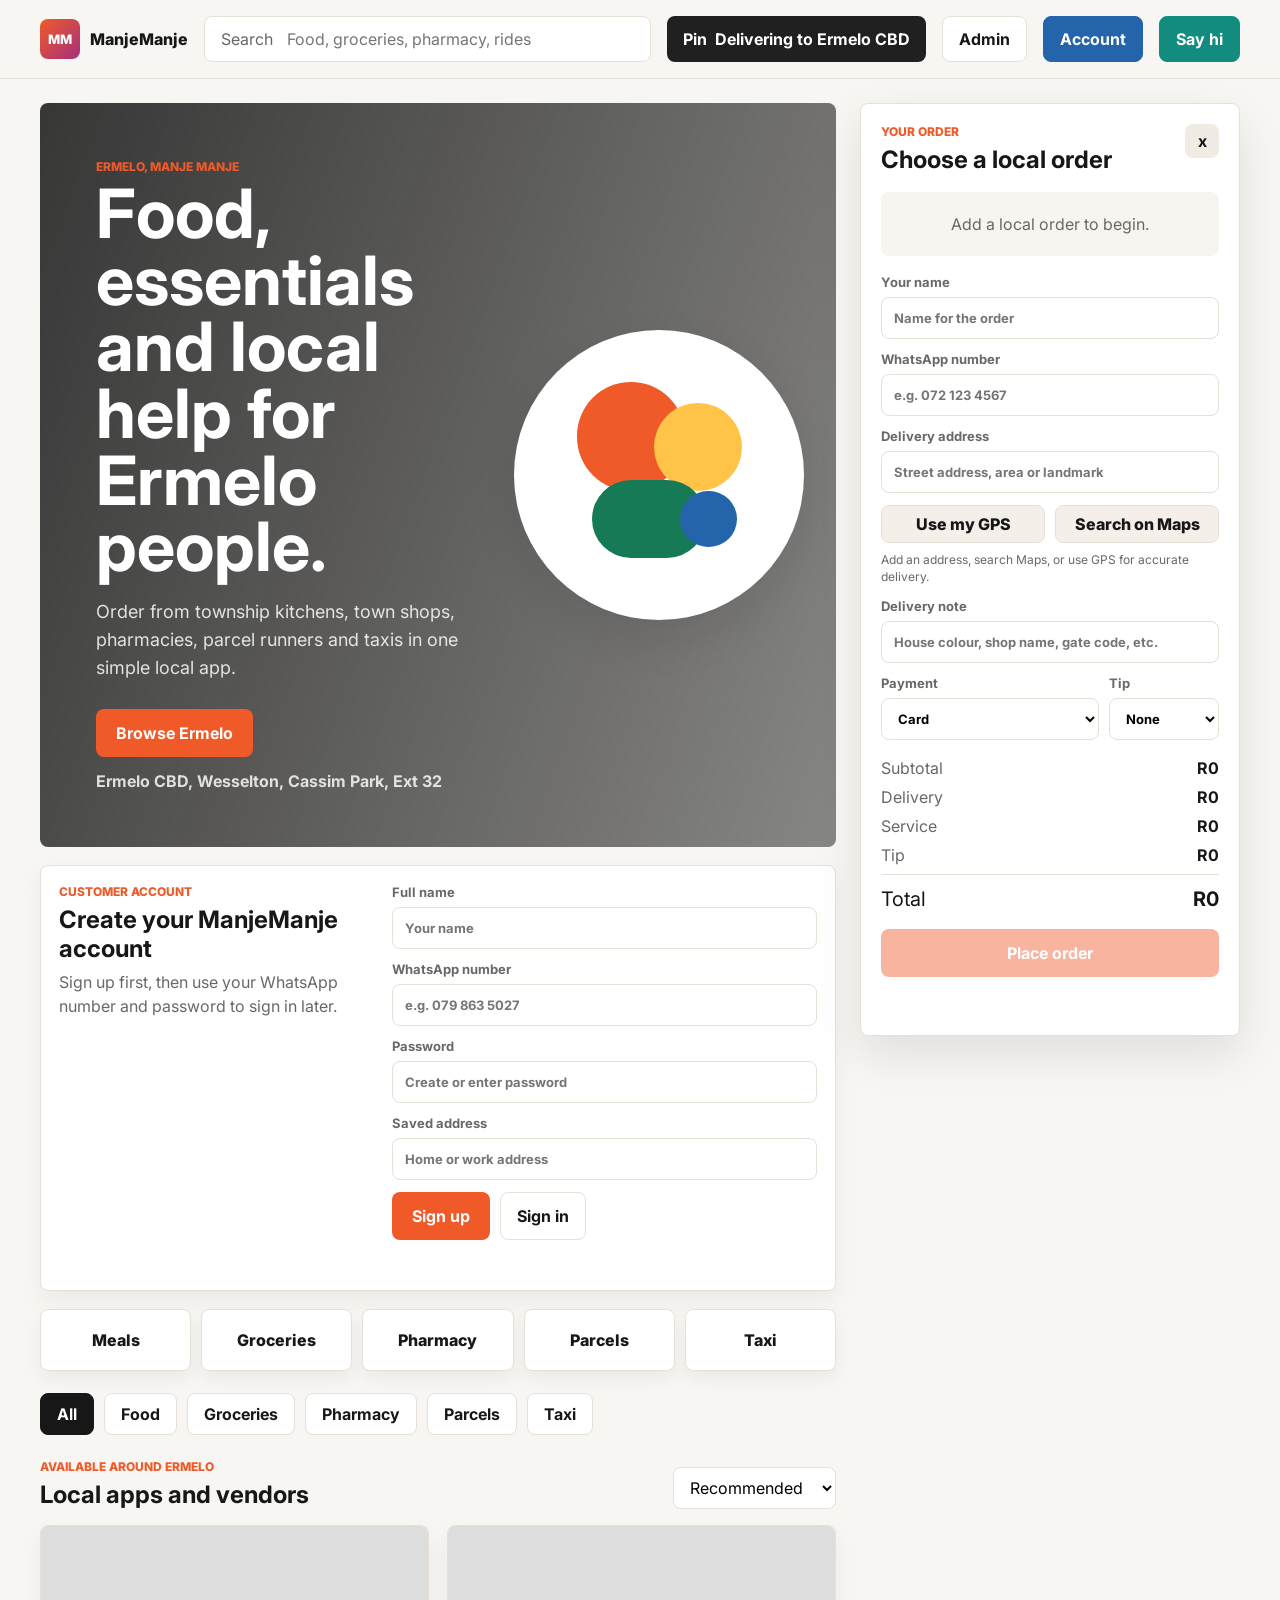
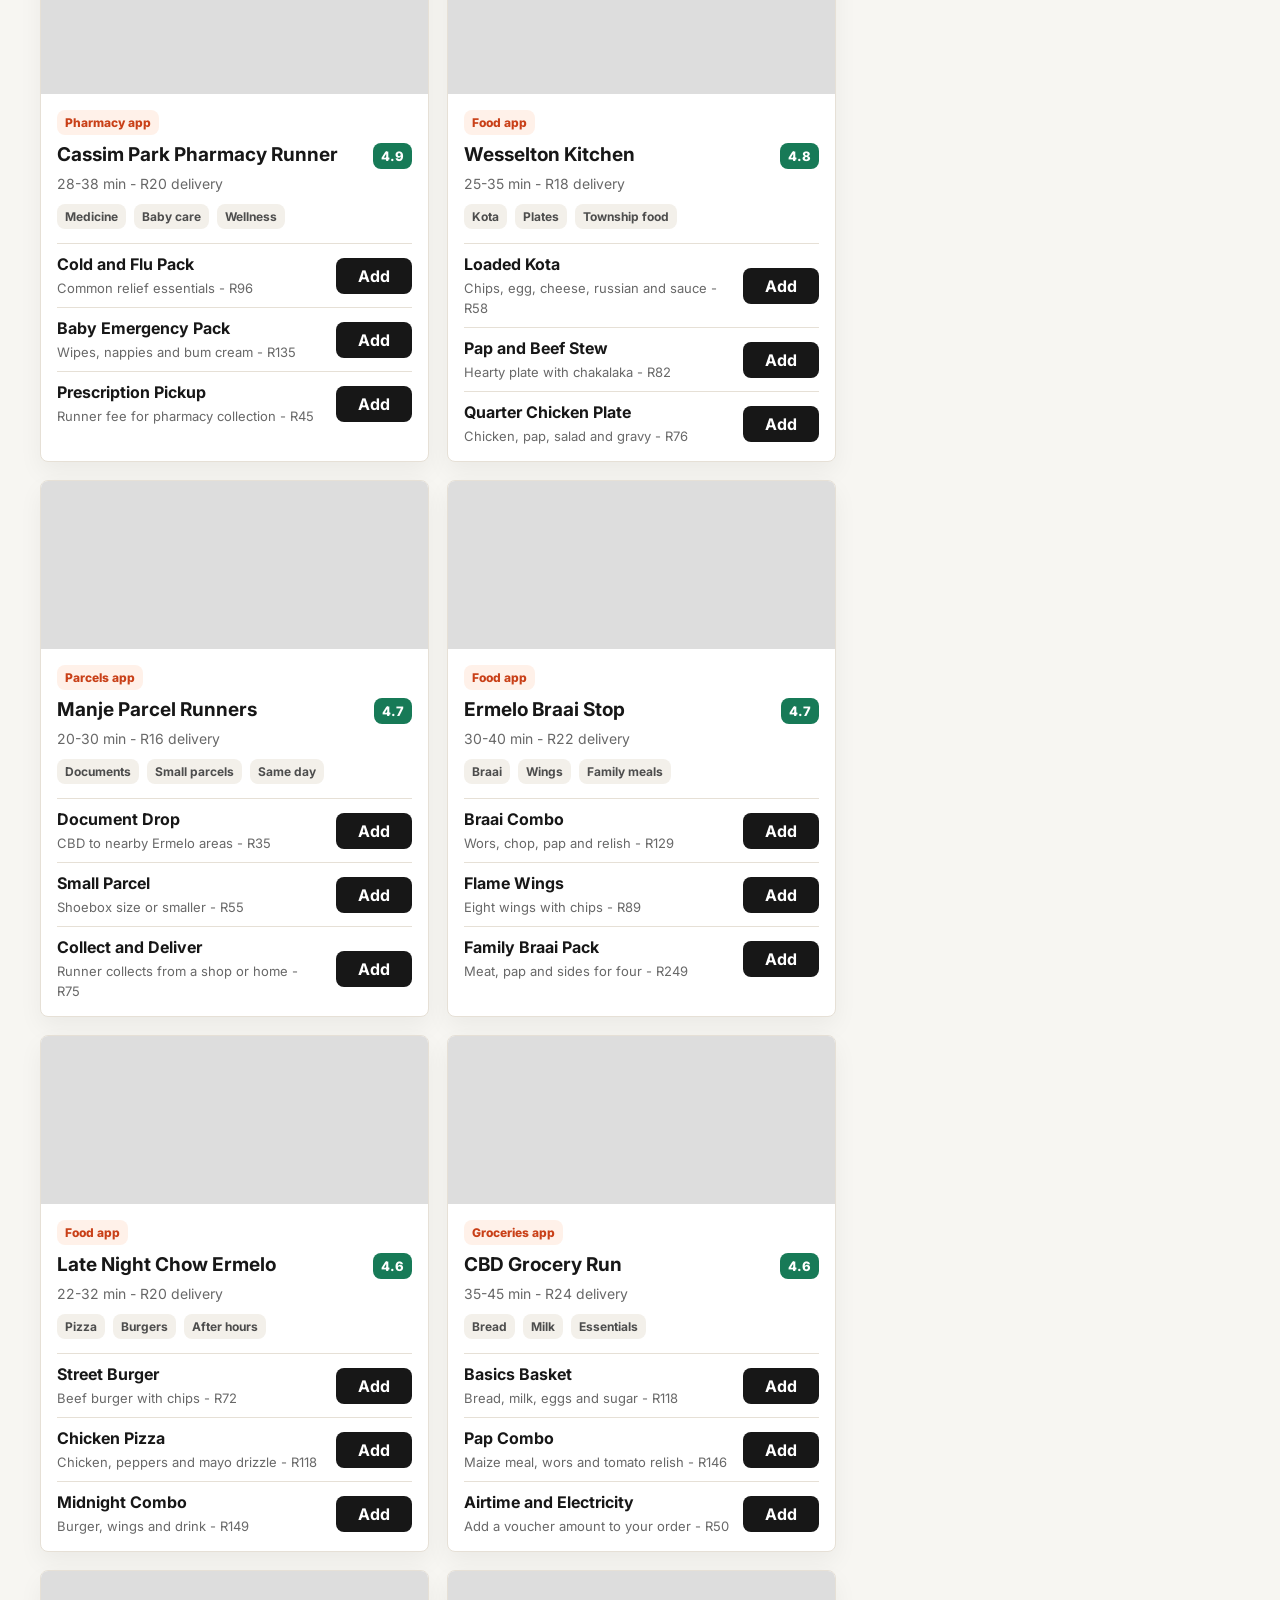
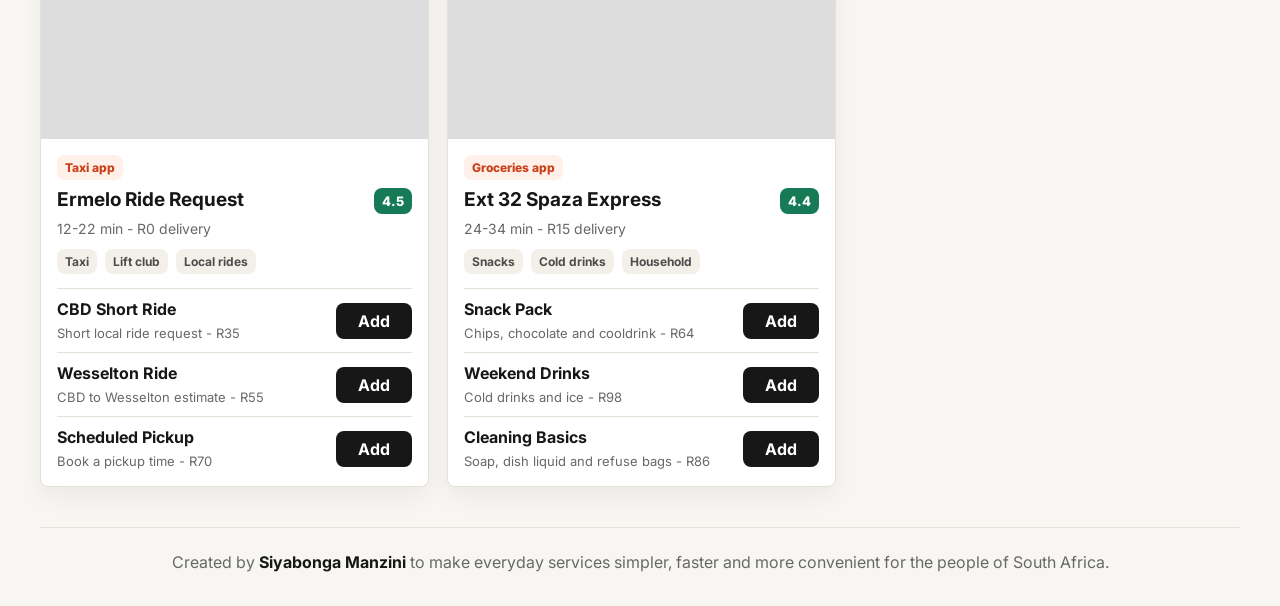
==== index.html @ a6c7f940 "Add files via upload" ====
<!doctype html>
<html lang="en">
  <head>
    <meta charset="UTF-8" />
    <meta name="viewport" content="width=device-width, initial-scale=1.0" />
    <title>ManjeManje</title>
    <link rel="preconnect" href="https://fonts.googleapis.com" />
    <link rel="preconnect" href="https://fonts.gstatic.com" crossorigin />
    <link
      href="https://fonts.googleapis.com/css2?family=Inter:wght@400;500;600;700;800&display=swap"
      rel="stylesheet"
    />
    <link rel="stylesheet" href="styles.css" />
  </head>
  <body>
    <header class="topbar">
      <a class="brand" href="#" aria-label="ManjeManje home">
        <span class="brand-mark">MM</span>
        <span>ManjeManje</span>
      </a>

      <label class="search-wrap" for="searchInput">
        <span aria-hidden="true">Search</span>
        <input id="searchInput" type="search" placeholder="Food, groceries, pharmacy, rides" autocomplete="off" />
      </label>

      <button class="location-button" type="button" id="locationButton">
        <span aria-hidden="true">Pin</span>
        <span id="deliveryArea">Delivering to Ermelo CBD</span>
      </button>

      <button class="admin-button" type="button" id="adminToggle">Admin</button>

      <a class="admin-button account-button" href="#accountPanel" id="accountToggle">Account</a>

      <a
        class="admin-button contact-button"
        id="helloLink"
        href="https://wa.me/27798635027?text=Hi%20Siyabonga%2C%20I%20am%20interested%20in%20ManjeManje."
        target="_blank"
        rel="noreferrer"
      >
        Say hi
      </a>
    </header>

    <main class="app-shell">
      <section class="content">
        <section class="hero" aria-label="Featured delivery offer">
          <div>
            <p class="eyebrow">Ermelo, manje manje</p>
            <h1>Food, essentials and local help for Ermelo people.</h1>
            <p class="hero-copy">
              Order from township kitchens, town shops, pharmacies, parcel runners and taxis in one simple local app.
            </p>
            <div class="hero-actions">
              <button class="primary-button" type="button" id="startOrderButton">Browse Ermelo</button>
              <span>Ermelo CBD, Wesselton, Cassim Park, Ext 32</span>
            </div>
          </div>
          <div class="hero-plate" aria-hidden="true">
            <div class="plate">
              <span class="food food-one"></span>
              <span class="food food-two"></span>
              <span class="food food-three"></span>
              <span class="food food-four"></span>
            </div>
          </div>
        </section>

        <section class="account-panel" id="accountPanel" aria-label="Customer account">
          <div class="account-copy">
            <p class="eyebrow">Customer account</p>
            <h2 id="accountTitle">Create your ManjeManje account</h2>
            <p id="accountSubtitle">Sign up first, then use your WhatsApp number and password to sign in later.</p>
          </div>

          <form class="account-form" id="accountForm">
            <label>
              Full name
              <input name="name" type="text" placeholder="Your name" />
            </label>
            <label>
              WhatsApp number
              <input required name="phone" type="tel" placeholder="e.g. 079 863 5027" />
            </label>
            <label>
              Password
              <input required name="password" type="password" placeholder="Create or enter password" />
            </label>
            <label>
              Saved address
              <input name="address" type="text" placeholder="Home or work address" />
            </label>
            <div class="account-actions">
              <button class="primary-button" type="button" id="signupButton">Sign up</button>
              <button class="admin-button" type="button" id="signinButton">Sign in</button>
              <button class="admin-button hidden" type="button" id="logoutButton">Log out</button>
            </div>
            <p class="account-status" id="accountStatus" role="status"></p>
          </form>

          <section class="otp-panel hidden" id="otpPanel" aria-label="OTP verification">
            <div>
              <p class="eyebrow">OTP verification</p>
              <h3>Enter your one-time PIN</h3>
              <p id="otpHelp">OTP is currently switched off for MVP testing.</p>
            </div>
            <label>
              One-time PIN
              <input id="otpInput" type="text" inputmode="numeric" maxlength="6" placeholder="6-digit PIN" />
            </label>
            <div class="account-actions">
              <button class="primary-button" type="button" id="verifyOtpButton">Verify OTP</button>
              <button class="admin-button" type="button" id="resendOtpButton">Resend OTP</button>
            </div>
            <p class="account-status" id="otpStatus" role="status"></p>
          </section>

          <section class="account-address-panel hidden" id="accountAddressPanel" aria-label="Saved delivery address">
            <div>
              <p class="eyebrow">Delivery address</p>
              <h3>Where should ManjeManje deliver?</h3>
            </div>
            <label>
              Search home or work address
              <input id="accountAddressInput" type="search" placeholder="Search address in Ermelo" />
            </label>
            <input id="accountGpsInput" type="hidden" />
            <div class="address-tools">
              <button type="button" id="accountGpsButton">My Location</button>
              <a id="accountMapSearchLink" href="https://www.google.com/maps/search/?api=1&query=Ermelo%20Mpumalanga" target="_blank" rel="noreferrer">
                Search Maps
              </a>
            </div>
            <iframe
              class="map-preview"
              id="accountMapFrame"
              title="Address map preview"
              loading="lazy"
              src="https://maps.google.com/maps?q=Ermelo%20Mpumalanga&output=embed"
            ></iframe>
            <div class="account-actions">
              <button class="primary-button" type="button" id="saveAddressButton">Save address</button>
              <a class="admin-button" id="accountNavigateLink" href="https://www.google.com/maps/dir/?api=1&destination=Ermelo%20Mpumalanga" target="_blank" rel="noreferrer">Navigate</a>
            </div>
            <p class="account-status" id="addressStatus" role="status"></p>
          </section>
        </section>

        <section class="quick-apps" aria-label="ManjeManje apps">
          <button type="button" data-category="Food">Meals</button>
          <button type="button" data-category="Groceries">Groceries</button>
          <button type="button" data-category="Pharmacy">Pharmacy</button>
          <button type="button" data-category="Parcels">Parcels</button>
          <button type="button" data-category="Taxi">Taxi</button>
        </section>

        <nav class="category-tabs" aria-label="Service categories" id="categoryTabs"></nav>

        <section class="section-heading">
          <div>
            <p class="eyebrow">Available around Ermelo</p>
            <h2>Local apps and vendors</h2>
          </div>
          <select id="sortSelect" aria-label="Sort vendors">
            <option value="recommended">Recommended</option>
            <option value="rating">Top rated</option>
            <option value="fastest">Fastest delivery</option>
          </select>
        </section>

        <section class="restaurant-grid" id="restaurantGrid" aria-label="Vendor list"></section>
      </section>

      <aside class="cart-panel" aria-label="Order cart">
        <div class="cart-header">
          <div>
            <p class="eyebrow">Your order</p>
            <h2 id="selectedRestaurant">Choose meals</h2>
          </div>
          <button class="icon-button" type="button" id="clearCartButton" aria-label="Clear cart">x</button>
        </div>

        <div class="cart-items" id="cartItems">
          <p class="empty-cart">Add a local order to begin.</p>
        </div>

        <form class="checkout-form" id="checkoutForm">
          <label>
            Your name
            <input required name="customerName" type="text" placeholder="Name for the order" />
          </label>
          <label>
            WhatsApp number
            <input required name="phone" type="tel" placeholder="e.g. 072 123 4567" />
          </label>
          <label>
            Delivery address
            <input required name="address" id="addressInput" type="text" placeholder="Street address, area or landmark" />
          </label>
          <input name="gps" id="gpsInput" type="hidden" />
          <div class="address-tools">
            <button type="button" id="useGpsButton">Use my GPS</button>
            <a id="mapSearchLink" href="https://www.google.com/maps/search/?api=1&query=Ermelo%20Mpumalanga" target="_blank" rel="noreferrer">
              Search on Maps
            </a>
          </div>
          <p class="gps-status" id="gpsStatus">Add an address, search Maps, or use GPS for accurate delivery.</p>
          <label>
            Delivery note
            <input name="note" type="text" placeholder="House colour, shop name, gate code, etc." />
          </label>
          <div class="payment-row">
            <label>
              Payment
              <select name="payment">
                <option>Card</option>
                <option>Cash</option>
                <option>Wallet</option>
              </select>
            </label>
            <label>
              Tip
              <select name="tip" id="tipSelect">
                <option value="0">None</option>
                <option value="10">R10</option>
                <option value="20">R20</option>
                <option value="35">R35</option>
              </select>
            </label>
          </div>
        </form>

        <div class="totals">
          <div><span>Subtotal</span><strong id="subtotal">R0</strong></div>
          <div><span>Delivery</span><strong id="deliveryFee">R0</strong></div>
          <div><span>Service</span><strong id="serviceFee">R0</strong></div>
          <div><span>Tip</span><strong id="tipAmount">R0</strong></div>
          <div class="grand-total"><span>Total</span><strong id="total">R0</strong></div>
        </div>

        <button class="checkout-button" type="submit" form="checkoutForm" id="checkoutButton" disabled>
          Place order
        </button>
        <a
          class="whatsapp-link hidden"
          id="whatsappLink"
          href="https://wa.me/27798635027?text=Hi%20Siyabonga%2C%20I%20want%20to%20place%20a%20ManjeManje%20order."
          target="_blank"
          rel="noreferrer"
        >
          Send order on WhatsApp
        </a>
        <p class="order-status" id="orderStatus" role="status"></p>
      </aside>
    </main>

    <section class="admin-panel hidden" id="adminPanel" aria-label="Admin orders">
      <div class="admin-heading">
        <div>
          <p class="eyebrow">Owner dashboard</p>
          <h2>Incoming orders</h2>
        </div>
        <div class="admin-actions">
          <button type="button" id="seedOrderButton">Add demo order</button>
          <button type="button" id="clearOrdersButton">Clear completed</button>
          <button type="button" id="clearCustomersButton">Clear customers</button>
        </div>
      </div>
      <div class="admin-summary" id="adminSummary"></div>
      <div class="admin-subheading">
        <h3>Customers</h3>
        <p>Signed-up customer details stored on this device.</p>
      </div>
      <div class="customers-list" id="customersList"></div>
      <div class="admin-subheading">
        <h3>Orders</h3>
        <p>Incoming requests and delivery status.</p>
      </div>
      <div class="orders-list" id="ordersList"></div>
    </section>

    <footer class="site-footer">
      <p>
        Created by <strong>Siyabonga Manzini</strong> to make everyday services simpler, faster and more convenient for
        the people of South Africa.
      </p>
    </footer>

    <form name="manjemanje-signups" data-netlify="true" netlify hidden>
      <input type="hidden" name="form-name" value="manjemanje-signups" />
      <input type="text" name="name" />
      <input type="text" name="phone" />
      <input type="text" name="address" />
      <input type="text" name="gps" />
      <input type="text" name="createdAt" />
    </form>

    <form name="manjemanje-orders" data-netlify="true" netlify hidden>
      <input type="hidden" name="form-name" value="manjemanje-orders" />
      <input type="text" name="orderId" />
      <input type="text" name="customerName" />
      <input type="text" name="phone" />
      <input type="text" name="address" />
      <input type="text" name="vendorName" />
      <input type="text" name="total" />
      <textarea name="items"></textarea>
      <input type="text" name="createdAt" />
    </form>

    <template id="restaurantTemplate">
      <article class="restaurant-card">
        <div class="restaurant-image"></div>
        <div class="restaurant-body">
          <div class="restaurant-title-row">
            <h3></h3>
            <span class="rating"></span>
          </div>
          <p class="meta"></p>
          <div class="tag-row"></div>
          <div class="menu-list"></div>
        </div>
      </article>
    </template>

    <script src="app.js"></script>
  </body>
</html>
---- styles.css ----
:root {
  --bg: #f7f6f2;
  --surface: #ffffff;
  --ink: #171717;
  --muted: #686868;
  --line: #e6e0d6;
  --accent: #f05a28;
  --accent-dark: #c94018;
  --green: #177a57;
  --yellow: #ffc447;
  --blue: #2364aa;
  --magenta: #a5307d;
  --shadow: 0 18px 45px rgba(23, 23, 23, 0.1);
}

* {
  box-sizing: border-box;
}

body {
  margin: 0;
  font-family: Inter, system-ui, -apple-system, BlinkMacSystemFont, "Segoe UI", sans-serif;
  color: var(--ink);
  background: var(--bg);
}

button,
input,
select {
  font: inherit;
}

button {
  cursor: pointer;
}

.topbar {
  position: sticky;
  top: 0;
  z-index: 10;
  display: grid;
  grid-template-columns: max-content minmax(220px, 1fr) max-content max-content max-content max-content;
  gap: 16px;
  align-items: center;
  padding: 16px clamp(16px, 4vw, 40px);
  background: rgba(247, 246, 242, 0.92);
  border-bottom: 1px solid var(--line);
  backdrop-filter: blur(16px);
}

.brand {
  display: inline-flex;
  align-items: center;
  gap: 10px;
  color: inherit;
  font-weight: 800;
  text-decoration: none;
}

.brand-mark {
  display: grid;
  width: 40px;
  height: 40px;
  place-items: center;
  color: #fff;
  background: linear-gradient(135deg, var(--accent), var(--magenta));
  border-radius: 8px;
  font-size: 13px;
}

.search-wrap {
  display: grid;
  grid-template-columns: max-content 1fr;
  gap: 12px;
  align-items: center;
  min-height: 46px;
  padding: 0 16px;
  background: var(--surface);
  border: 1px solid var(--line);
  border-radius: 8px;
  color: var(--muted);
}

.search-wrap input {
  width: 100%;
  min-width: 0;
  border: 0;
  outline: 0;
}

.location-button,
.admin-button,
.primary-button,
.checkout-button,
.whatsapp-link,
.icon-button,
.add-button,
.qty-button {
  border: 0;
  border-radius: 8px;
  font-weight: 700;
}

.location-button {
  display: inline-flex;
  gap: 8px;
  align-items: center;
  min-height: 46px;
  padding: 0 16px;
  background: #202020;
  color: #fff;
}

.admin-button {
  display: inline-grid;
  align-items: center;
  min-height: 46px;
  padding: 0 16px;
  color: var(--ink);
  background: var(--surface);
  border: 1px solid var(--line);
  text-decoration: none;
}

.contact-button {
  color: #fff;
  background: #128c7e;
  border-color: #128c7e;
}

.account-button {
  color: #fff;
  background: var(--blue);
  border-color: var(--blue);
}

.app-shell {
  display: grid;
  grid-template-columns: minmax(0, 1fr) 380px;
  gap: 24px;
  max-width: 1440px;
  margin: 0 auto;
  padding: 24px clamp(16px, 4vw, 40px) 40px;
}

.content {
  min-width: 0;
}

.hero {
  display: grid;
  grid-template-columns: minmax(0, 1.2fr) minmax(220px, 0.8fr);
  gap: 20px;
  align-items: center;
  min-height: 330px;
  padding: clamp(24px, 5vw, 56px);
  overflow: hidden;
  background:
    linear-gradient(110deg, rgba(23, 23, 23, 0.86), rgba(23, 23, 23, 0.5)),
    url("https://images.unsplash.com/photo-1565299585323-38d6b0865b47?auto=format&fit=crop&w=1600&q=80") center/cover;
  border-radius: 8px;
  color: #fff;
}

.eyebrow {
  margin: 0 0 6px;
  color: var(--accent);
  font-size: 12px;
  font-weight: 800;
  letter-spacing: 0;
  text-transform: uppercase;
}

.hero h1 {
  max-width: 760px;
  margin: 0;
  font-size: clamp(38px, 5.4vw, 68px);
  line-height: 0.98;
  letter-spacing: 0;
}

.hero-copy {
  max-width: 560px;
  margin: 18px 0 0;
  color: rgba(255, 255, 255, 0.84);
  font-size: 18px;
  line-height: 1.55;
}

.hero-actions {
  display: flex;
  flex-wrap: wrap;
  gap: 14px;
  align-items: center;
  margin-top: 28px;
  color: rgba(255, 255, 255, 0.82);
  font-weight: 700;
}

.primary-button,
.checkout-button {
  min-height: 48px;
  padding: 0 20px;
  color: #fff;
  background: var(--accent);
}

.primary-button:hover,
.checkout-button:hover {
  background: var(--accent-dark);
}

.hero-plate {
  display: grid;
  place-items: center;
}

.plate {
  position: relative;
  width: min(290px, 70vw);
  aspect-ratio: 1;
  background: #fff;
  border: 16px solid rgba(255, 255, 255, 0.34);
  border-radius: 999px;
  box-shadow: var(--shadow);
}

.food {
  position: absolute;
  border-radius: 999px;
}

.food-one {
  width: 42%;
  height: 42%;
  top: 14%;
  left: 18%;
  background: var(--accent);
}

.food-two {
  width: 34%;
  height: 34%;
  right: 18%;
  top: 22%;
  background: var(--yellow);
}

.food-three {
  width: 44%;
  height: 30%;
  left: 24%;
  bottom: 18%;
  background: var(--green);
}

.food-four {
  width: 22%;
  height: 22%;
  right: 20%;
  bottom: 22%;
  background: var(--blue);
}

.quick-apps {
  display: grid;
  grid-template-columns: repeat(5, minmax(110px, 1fr));
  gap: 10px;
  margin: 18px 0 0;
}

.account-panel {
  display: grid;
  grid-template-columns: minmax(0, 0.85fr) minmax(280px, 1.15fr);
  gap: 18px;
  align-items: start;
  margin-top: 18px;
  padding: 18px;
  background: var(--surface);
  border: 1px solid var(--line);
  border-radius: 8px;
  box-shadow: 0 10px 24px rgba(23, 23, 23, 0.05);
}

.account-copy h2 {
  margin: 0;
  font-size: 24px;
}

.account-copy p:last-child {
  margin: 8px 0 0;
  color: var(--muted);
  line-height: 1.45;
}

.account-form,
.otp-panel,
.account-address-panel {
  display: grid;
  gap: 12px;
}

.account-form label,
.otp-panel label,
.account-address-panel label {
  display: grid;
  gap: 7px;
  color: var(--muted);
  font-size: 13px;
  font-weight: 700;
}

.account-form input,
.otp-panel input,
.account-address-panel input {
  min-height: 42px;
  padding: 0 12px;
  background: var(--surface);
  border: 1px solid var(--line);
  border-radius: 8px;
}

.otp-panel {
  grid-column: 1 / -1;
  padding: 16px;
  background: #f8f5f0;
  border: 1px solid var(--line);
  border-radius: 8px;
}

.otp-panel h3 {
  margin: 0;
  font-size: 20px;
}

.otp-panel p {
  margin: 6px 0 0;
  color: var(--muted);
}

.account-address-panel {
  grid-column: 1 / -1;
  padding-top: 16px;
  border-top: 1px solid var(--line);
}

.account-address-panel h3 {
  margin: 0;
  font-size: 20px;
}

.map-preview {
  width: 100%;
  min-height: 260px;
  border: 1px solid var(--line);
  border-radius: 8px;
  background: #f4f0e9;
}

.account-actions {
  display: flex;
  flex-wrap: wrap;
  gap: 10px;
}

.account-status {
  min-height: 20px;
  margin: 0;
  color: var(--green);
  font-weight: 700;
}

.quick-apps button {
  min-height: 62px;
  padding: 0 12px;
  color: var(--ink);
  background: var(--surface);
  border: 1px solid var(--line);
  border-radius: 8px;
  box-shadow: 0 8px 18px rgba(23, 23, 23, 0.05);
  font-weight: 800;
}

.quick-apps button:hover {
  border-color: var(--accent);
  color: var(--accent-dark);
}

.category-tabs {
  display: flex;
  gap: 10px;
  margin: 22px 0;
  overflow-x: auto;
  padding-bottom: 2px;
}

.category-tabs button {
  flex: 0 0 auto;
  min-height: 42px;
  padding: 0 16px;
  color: var(--ink);
  background: var(--surface);
  border: 1px solid var(--line);
  border-radius: 8px;
  font-weight: 700;
}

.category-tabs button.active {
  color: #fff;
  background: var(--ink);
  border-color: var(--ink);
}

.section-heading {
  display: flex;
  align-items: end;
  justify-content: space-between;
  gap: 16px;
  margin: 8px 0 16px;
}

.section-heading h2,
.cart-header h2 {
  margin: 0;
  font-size: 24px;
}

.section-heading select,
.checkout-form input,
.checkout-form select {
  min-height: 42px;
  padding: 0 12px;
  background: var(--surface);
  border: 1px solid var(--line);
  border-radius: 8px;
}

.restaurant-grid {
  display: grid;
  grid-template-columns: repeat(2, minmax(0, 1fr));
  gap: 18px;
}

.restaurant-card {
  overflow: hidden;
  background: var(--surface);
  border: 1px solid var(--line);
  border-radius: 8px;
  box-shadow: 0 10px 24px rgba(23, 23, 23, 0.05);
}

.restaurant-image {
  min-height: 168px;
  background: #ddd center/cover;
}

.restaurant-body {
  padding: 16px;
}

.restaurant-title-row,
.menu-item,
.cart-line,
.totals div,
.cart-header {
  display: flex;
  justify-content: space-between;
  gap: 12px;
}

.restaurant-title-row {
  align-items: start;
}

.restaurant-title-row h3 {
  margin: 0;
  font-size: 19px;
}

.service-badge {
  display: inline-block;
  margin-bottom: 8px;
  padding: 5px 8px;
  color: var(--accent-dark);
  background: #fff1e9;
  border-radius: 8px;
  font-size: 12px;
  font-weight: 800;
}

.rating {
  flex: 0 0 auto;
  padding: 5px 8px;
  color: #fff;
  background: var(--green);
  border-radius: 8px;
  font-size: 13px;
  font-weight: 800;
}

.meta {
  margin: 6px 0 12px;
  color: var(--muted);
  font-size: 14px;
}

.tag-row {
  display: flex;
  flex-wrap: wrap;
  gap: 8px;
  margin-bottom: 14px;
}

.tag-row span {
  padding: 5px 8px;
  background: #f3f0ea;
  border-radius: 8px;
  color: #4d4d4d;
  font-size: 12px;
  font-weight: 700;
}

.menu-list {
  display: grid;
  gap: 10px;
}

.menu-item {
  align-items: center;
  padding-top: 10px;
  border-top: 1px solid var(--line);
}

.menu-item strong {
  display: block;
  margin-bottom: 3px;
}

.menu-item span {
  color: var(--muted);
  font-size: 13px;
}

.add-button {
  min-width: 76px;
  min-height: 36px;
  color: #fff;
  background: var(--ink);
}

.cart-panel {
  position: sticky;
  top: 94px;
  align-self: start;
  display: grid;
  gap: 18px;
  padding: 20px;
  background: var(--surface);
  border: 1px solid var(--line);
  border-radius: 8px;
  box-shadow: var(--shadow);
}

.cart-header {
  align-items: start;
}

.icon-button {
  width: 34px;
  height: 34px;
  background: #f0ece4;
  color: var(--ink);
}

.cart-items {
  display: grid;
  max-height: 320px;
  overflow: auto;
  gap: 12px;
}

.empty-cart {
  margin: 0;
  padding: 22px;
  text-align: center;
  color: var(--muted);
  background: #f8f5f0;
  border-radius: 8px;
}

.cart-line {
  align-items: center;
}

.cart-line p {
  margin: 0;
}

.cart-line small {
  color: var(--muted);
}

.qty-controls {
  display: grid;
  grid-template-columns: 30px 28px 30px;
  align-items: center;
  text-align: center;
  background: #f4f0e9;
  border-radius: 8px;
}

.qty-button {
  height: 30px;
  background: transparent;
}

.checkout-form {
  display: grid;
  gap: 12px;
}

.checkout-form label {
  display: grid;
  gap: 7px;
  color: var(--muted);
  font-size: 13px;
  font-weight: 700;
}

.payment-row {
  display: grid;
  grid-template-columns: 1fr 110px;
  gap: 10px;
}

.address-tools {
  display: grid;
  grid-template-columns: 1fr 1fr;
  gap: 10px;
}

.address-tools button,
.address-tools a,
.map-link {
  display: grid;
  min-height: 38px;
  place-items: center;
  padding: 0 10px;
  color: var(--ink);
  background: #f4f0e9;
  border: 1px solid var(--line);
  border-radius: 8px;
  text-align: center;
  text-decoration: none;
  font-weight: 800;
}

.gps-status {
  margin: -4px 0 0;
  color: var(--muted);
  font-size: 12px;
  line-height: 1.45;
}

.gps-status a {
  color: var(--accent-dark);
  font-weight: 800;
}

.totals {
  display: grid;
  gap: 9px;
  color: var(--muted);
}

.totals strong {
  color: var(--ink);
}

.grand-total {
  padding-top: 12px;
  border-top: 1px solid var(--line);
  color: var(--ink);
  font-size: 20px;
}

.checkout-button:disabled {
  cursor: not-allowed;
  opacity: 0.45;
}

.whatsapp-link {
  display: grid;
  min-height: 46px;
  place-items: center;
  color: #fff;
  background: #128c7e;
  text-decoration: none;
}

.hidden {
  display: none !important;
}

.order-status {
  min-height: 20px;
  margin: 0;
  color: var(--green);
  font-weight: 700;
}

.admin-panel {
  max-width: 1440px;
  margin: 0 auto 40px;
  padding: 0 clamp(16px, 4vw, 40px);
}

.admin-heading {
  display: flex;
  align-items: end;
  justify-content: space-between;
  gap: 16px;
  margin-bottom: 16px;
}

.admin-heading h2 {
  margin: 0;
  font-size: 28px;
}

.admin-actions {
  display: flex;
  flex-wrap: wrap;
  gap: 10px;
}

.admin-actions button,
.order-actions button {
  min-height: 38px;
  padding: 0 12px;
  color: var(--ink);
  background: var(--surface);
  border: 1px solid var(--line);
  border-radius: 8px;
  font-weight: 800;
}

.admin-summary {
  display: grid;
  grid-template-columns: repeat(4, minmax(0, 1fr));
  gap: 12px;
  margin-bottom: 14px;
}

.summary-card,
.order-card {
  background: var(--surface);
  border: 1px solid var(--line);
  border-radius: 8px;
  box-shadow: 0 10px 24px rgba(23, 23, 23, 0.05);
}

.summary-card {
  padding: 14px;
}

.summary-card span {
  color: var(--muted);
  font-size: 13px;
  font-weight: 700;
}

.summary-card strong {
  display: block;
  margin-top: 4px;
  font-size: 24px;
}

.orders-list {
  display: grid;
  gap: 12px;
}

.customers-list {
  display: grid;
  gap: 12px;
  margin-bottom: 20px;
}

.order-card {
  display: grid;
  gap: 12px;
  padding: 16px;
}

.customer-card {
  display: grid;
  gap: 12px;
  padding: 16px;
  background: var(--surface);
  border: 1px solid var(--line);
  border-radius: 8px;
  box-shadow: 0 10px 24px rgba(23, 23, 23, 0.05);
}

.customer-topline,
.customer-actions {
  display: flex;
  flex-wrap: wrap;
  gap: 10px;
  align-items: center;
  justify-content: space-between;
}

.customer-topline h4 {
  margin: 0;
  font-size: 18px;
}

.customer-card p {
  margin: 0;
  color: var(--muted);
}

.customer-actions a,
.customer-actions button {
  display: grid;
  min-height: 38px;
  place-items: center;
  padding: 0 12px;
  color: var(--ink);
  background: #f4f0e9;
  border: 1px solid var(--line);
  border-radius: 8px;
  text-decoration: none;
  font-weight: 800;
}

.admin-subheading {
  display: flex;
  flex-wrap: wrap;
  gap: 8px 14px;
  align-items: baseline;
  margin: 18px 0 10px;
}

.admin-subheading h3 {
  margin: 0;
  font-size: 20px;
}

.admin-subheading p {
  margin: 0;
  color: var(--muted);
}

.order-topline,
.order-meta,
.order-actions {
  display: flex;
  flex-wrap: wrap;
  gap: 10px;
  align-items: center;
  justify-content: space-between;
}

.order-topline h3 {
  margin: 0;
}

.status-pill {
  padding: 5px 8px;
  border-radius: 8px;
  background: #f3f0ea;
  color: var(--muted);
  font-size: 12px;
  font-weight: 800;
}

.status-new {
  color: var(--accent-dark);
  background: #fff1e9;
}

.status-accepted {
  color: #0d6144;
  background: #e7f7ef;
}

.status-on-the-way {
  color: #174f85;
  background: #eaf3ff;
}

.status-done {
  color: #555;
  background: #eeeeee;
}

.order-card p {
  margin: 0;
  color: var(--muted);
}

.order-items {
  margin: 0;
  padding-left: 18px;
}

.site-footer {
  max-width: 1440px;
  margin: 0 auto;
  padding: 0 clamp(16px, 4vw, 40px) 34px;
  color: var(--muted);
  text-align: center;
}

.site-footer p {
  margin: 0;
  padding-top: 24px;
  border-top: 1px solid var(--line);
}

.site-footer strong {
  color: var(--ink);
}

@media (max-width: 1040px) {
  .app-shell {
    grid-template-columns: 1fr;
  }

  .cart-panel {
    position: static;
  }
}

@media (max-width: 760px) {
  .topbar {
    grid-template-columns: 1fr;
  }

  .hero {
    grid-template-columns: 1fr;
    min-height: auto;
  }

  .hero h1 {
    font-size: 42px;
  }

  .hero-plate {
    display: none;
  }

  .restaurant-grid {
    grid-template-columns: 1fr;
  }

  .quick-apps {
    grid-template-columns: repeat(2, minmax(0, 1fr));
  }

  .section-heading {
    align-items: stretch;
    flex-direction: column;
  }

  .account-panel {
    grid-template-columns: 1fr;
  }

  .admin-heading {
    align-items: stretch;
    flex-direction: column;
  }

  .admin-summary {
    grid-template-columns: repeat(2, minmax(0, 1fr));
  }
}
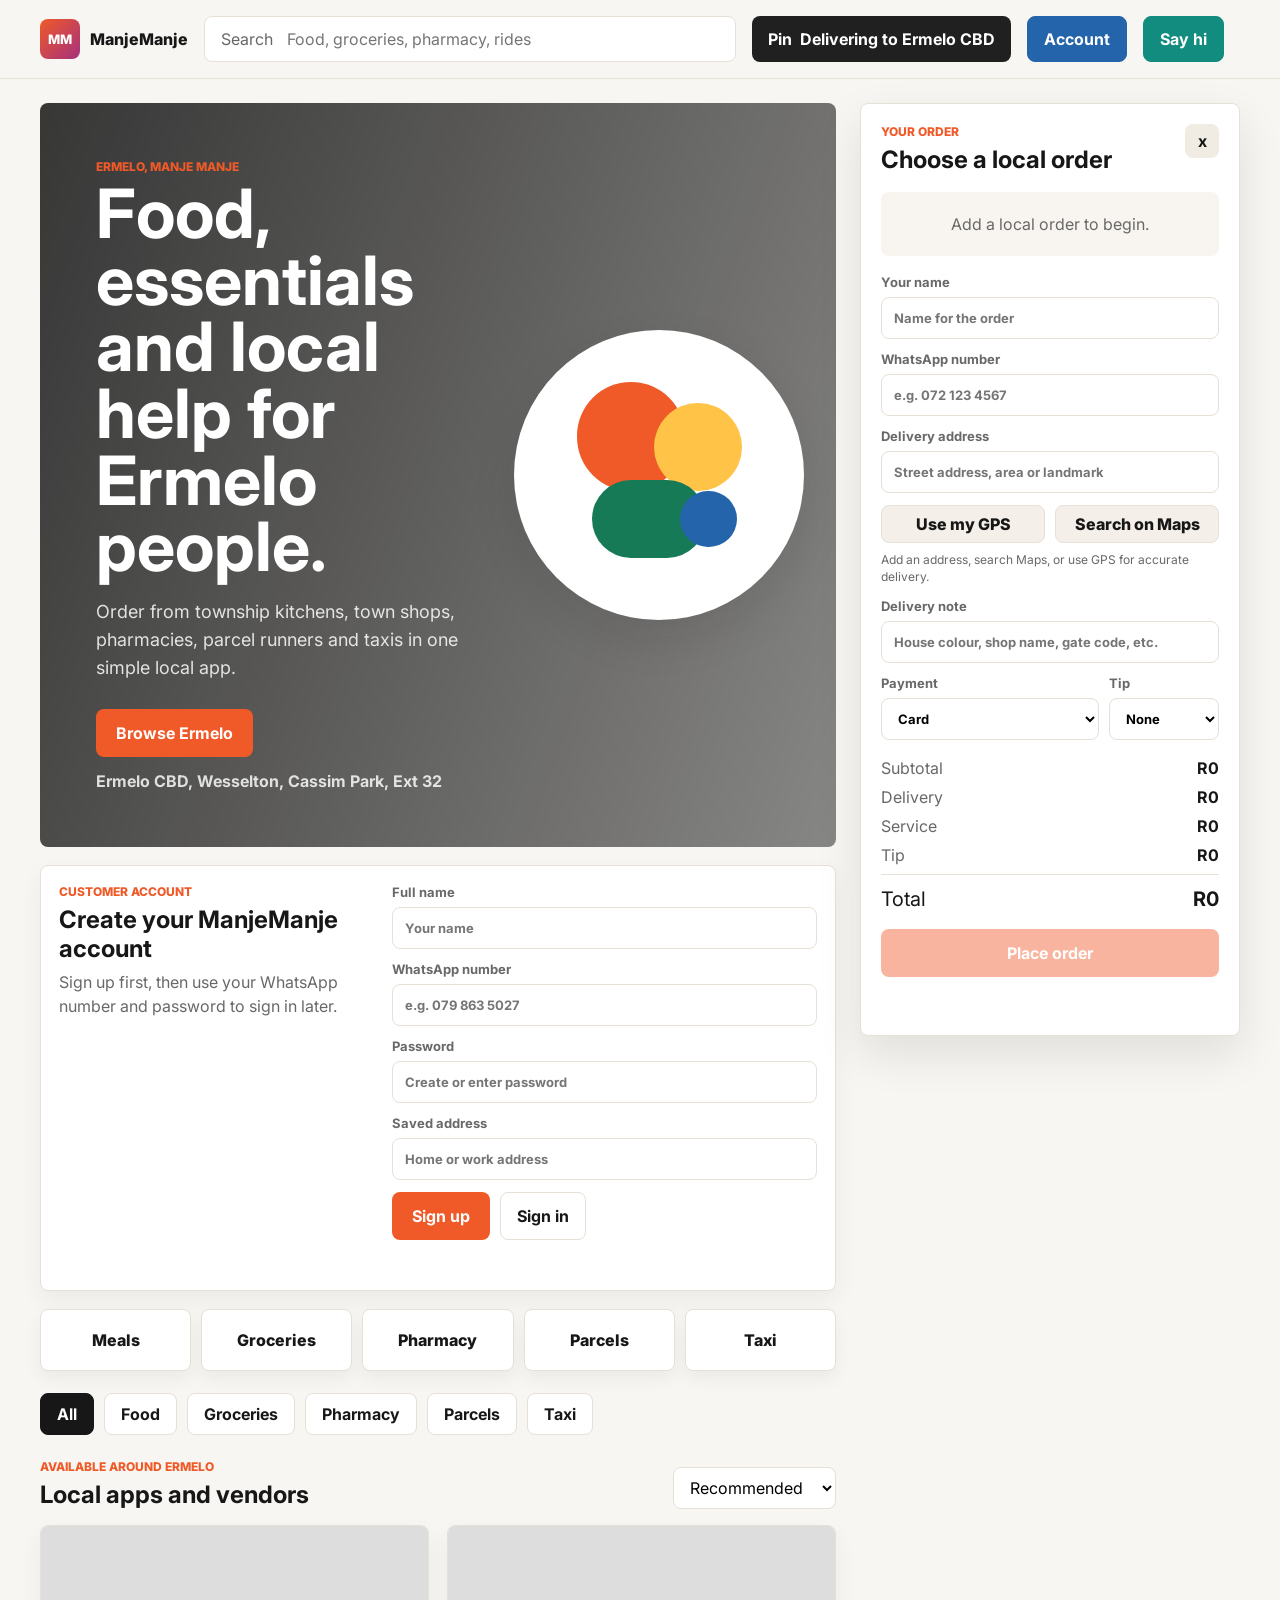
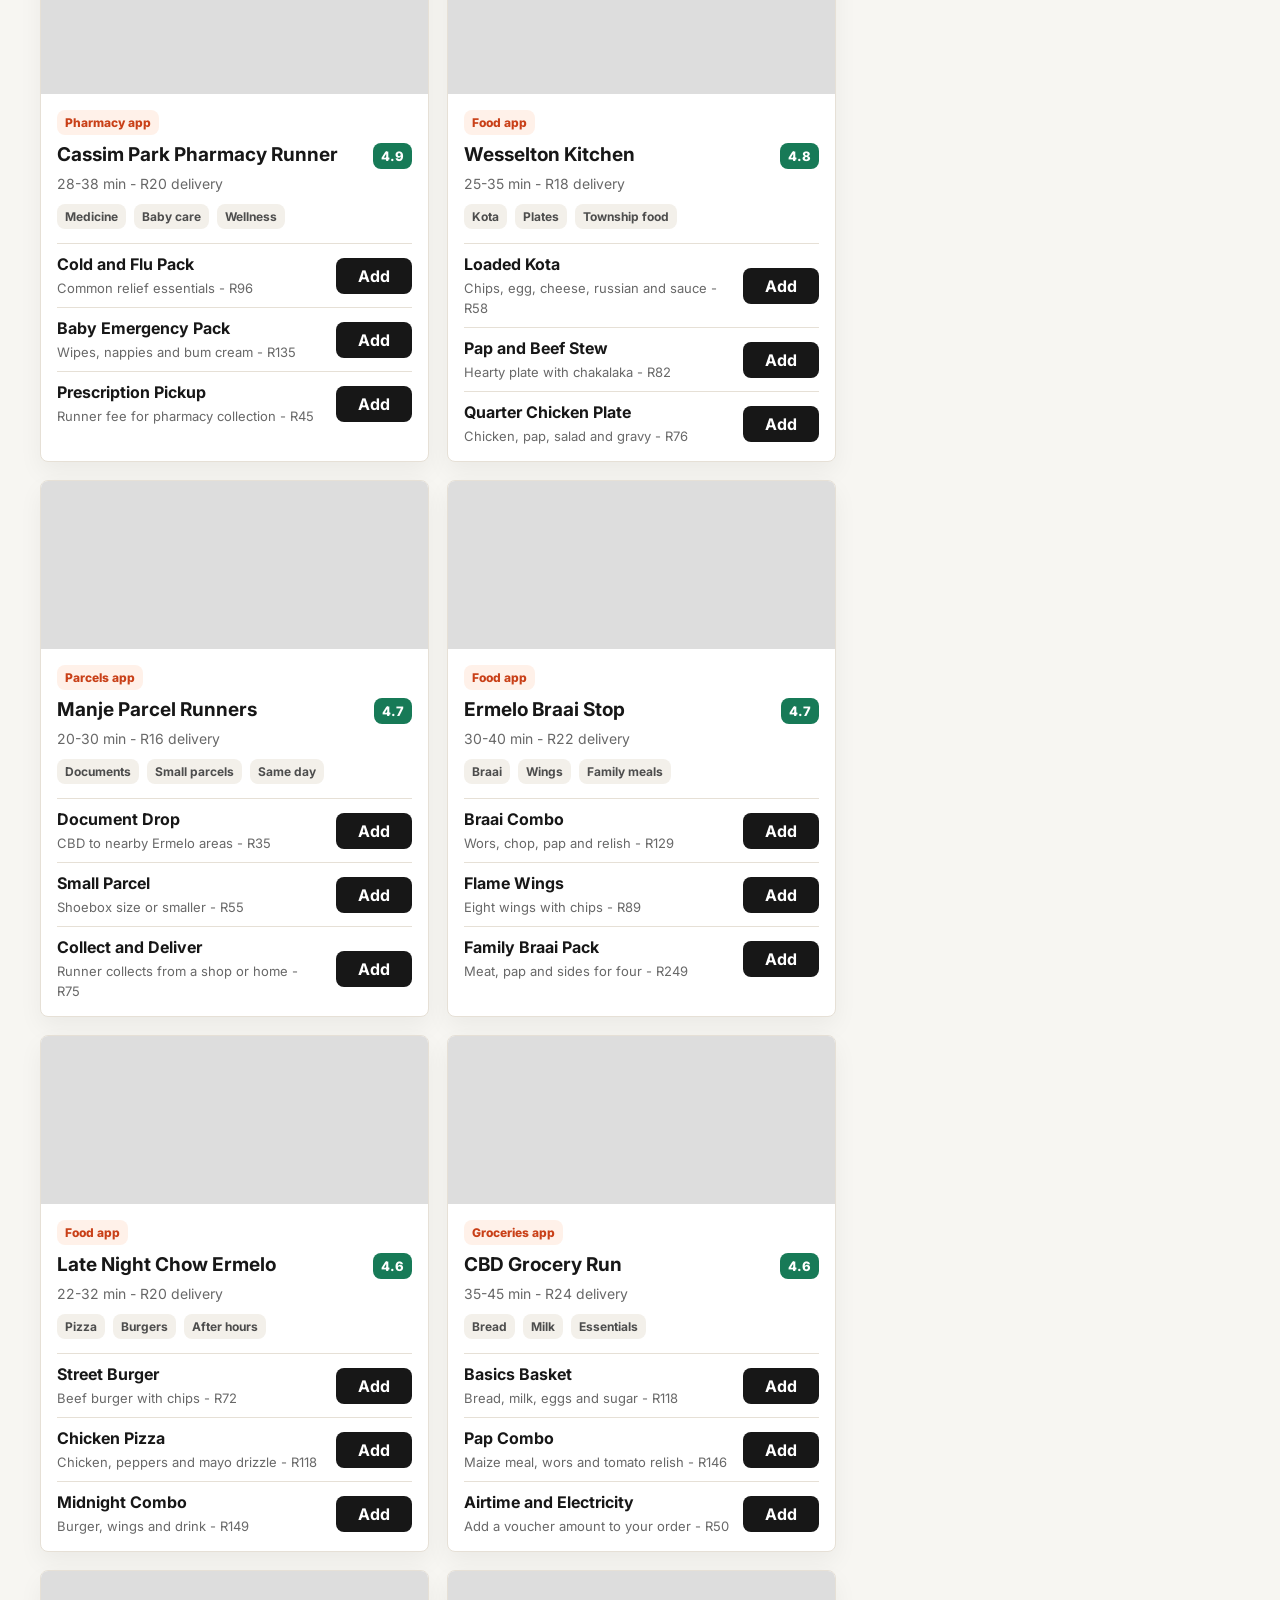
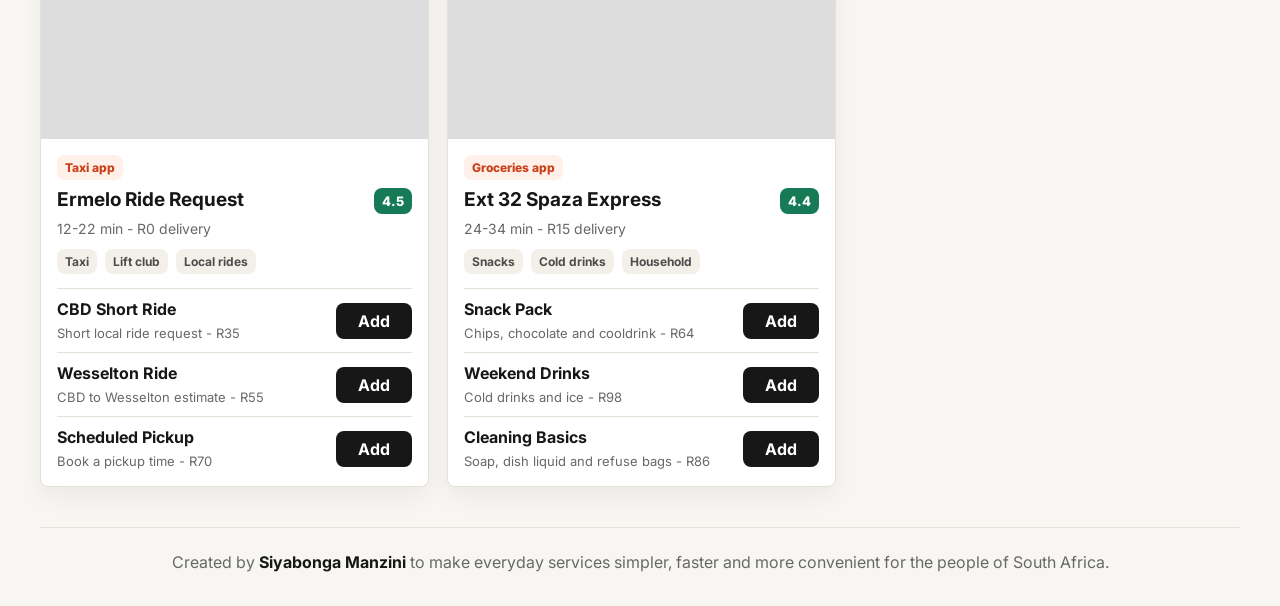
==== commit 69f71837: "Add files via upload" ====
--- a/index.html
+++ b/index.html
@@ -29,8 +29,6 @@
         <span id="deliveryArea">Delivering to Ermelo CBD</span>
       </button>
 
-      <button class="admin-button" type="button" id="adminToggle">Admin</button>
-
       <a class="admin-button account-button" href="#accountPanel" id="accountToggle">Account</a>
 
       <a
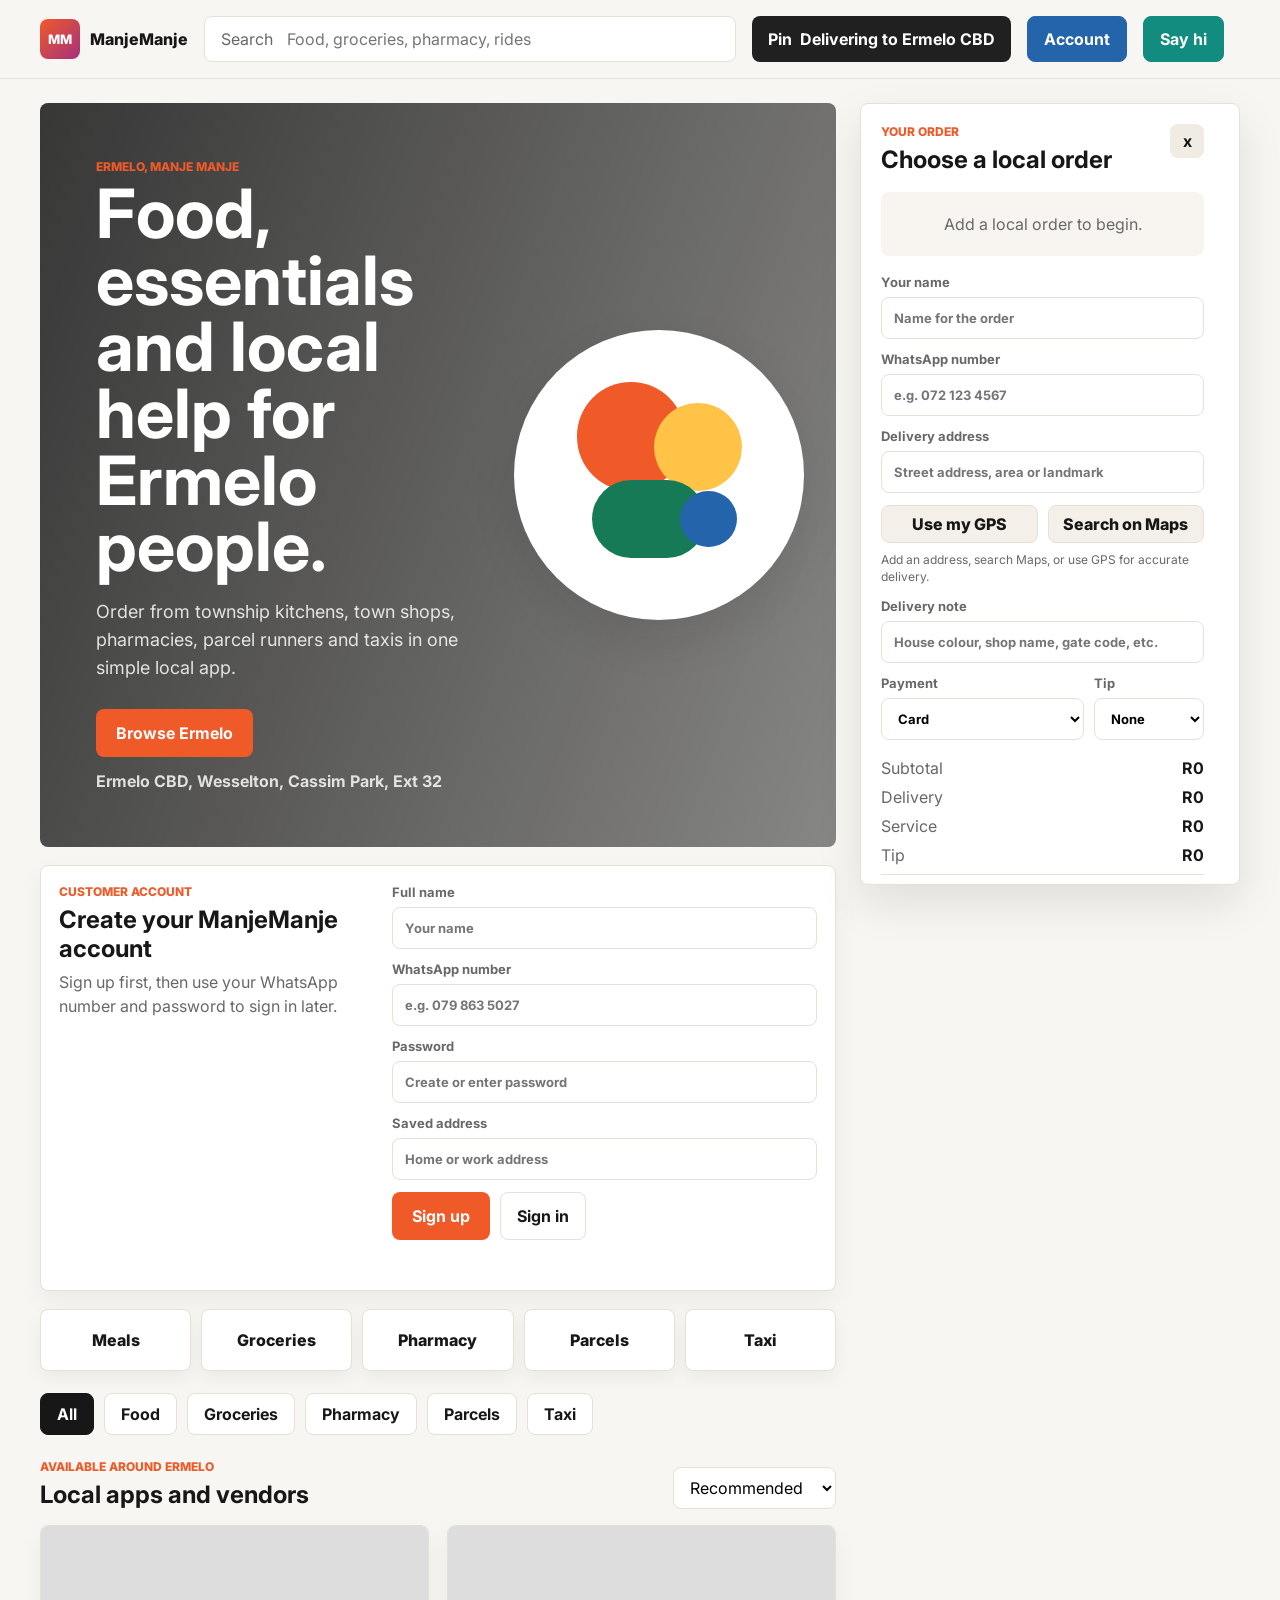
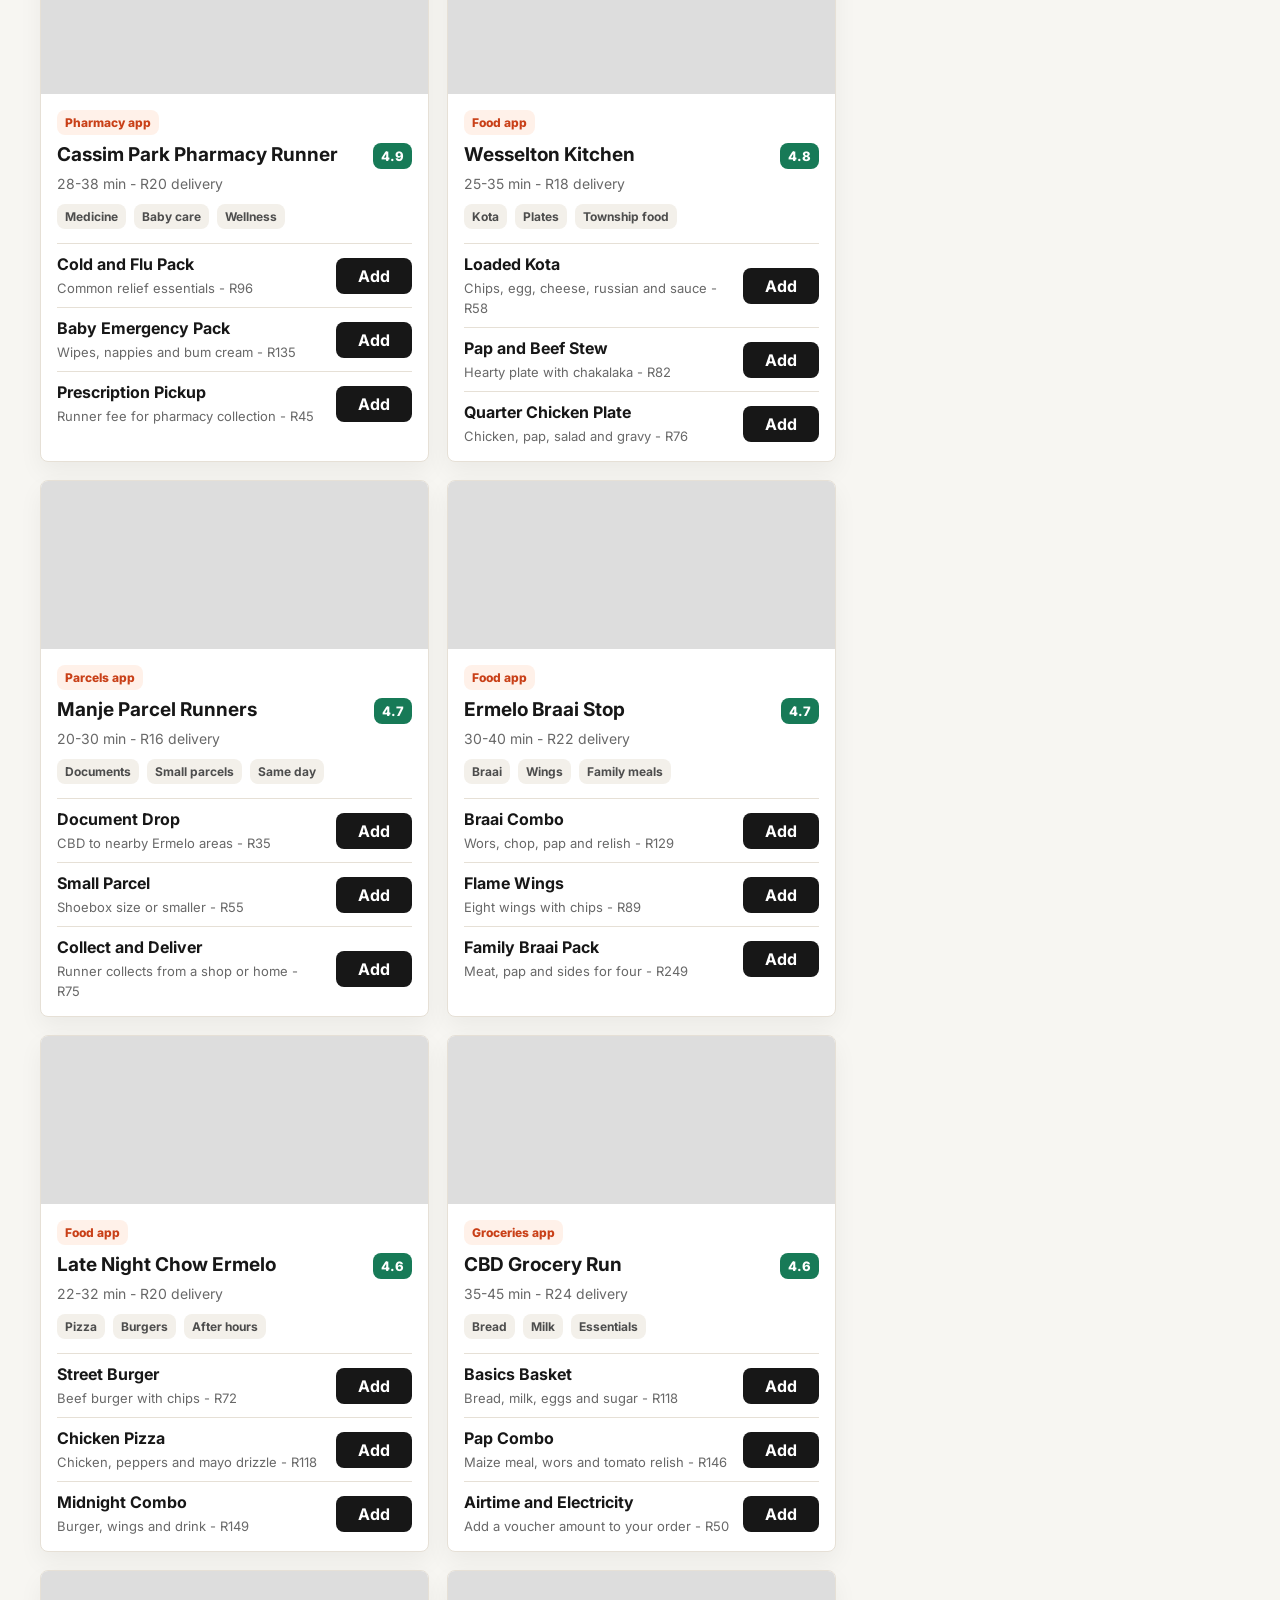
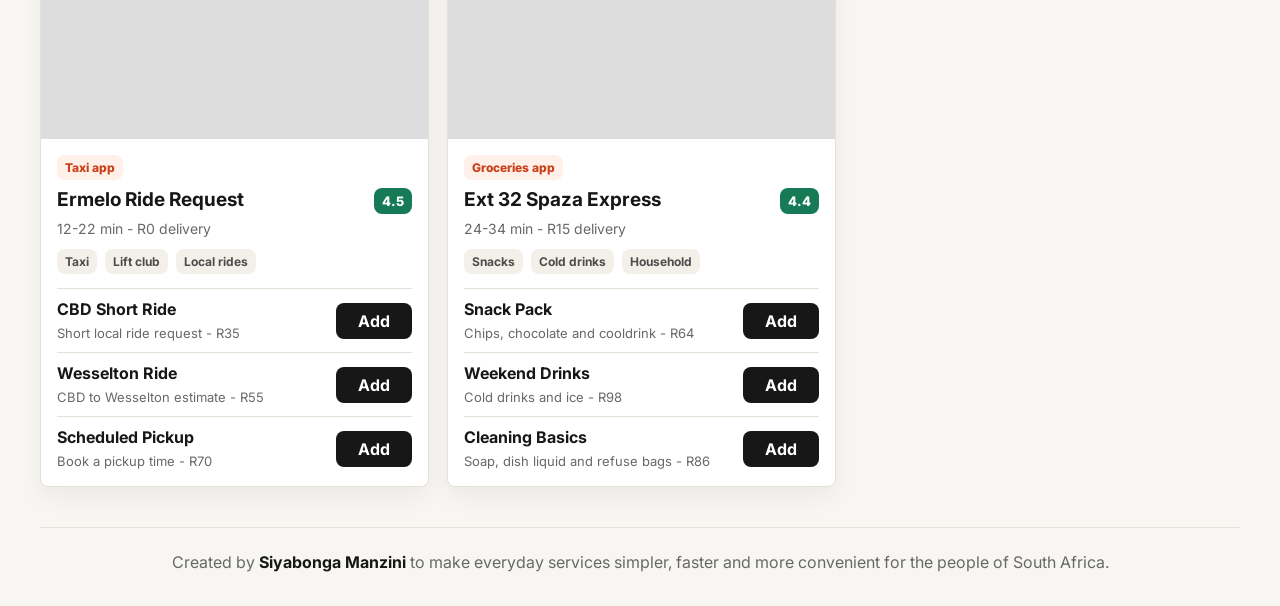
==== commit 08b52aa9: "Add files via upload" ====
--- a/index.html
+++ b/index.html
@@ -123,6 +123,7 @@
             <label>
               Search home or work address
               <input id="accountAddressInput" type="search" placeholder="Search address in Ermelo" />
+              <div class="address-suggestions hidden" id="accountAddressSuggestions" role="listbox"></div>
             </label>
             <input id="accountGpsInput" type="hidden" />
             <div class="address-tools">
@@ -196,6 +197,7 @@
           <label>
             Delivery address
             <input required name="address" id="addressInput" type="text" placeholder="Street address, area or landmark" />
+            <div class="address-suggestions hidden" id="checkoutAddressSuggestions" role="listbox"></div>
           </label>
           <input name="gps" id="gpsInput" type="hidden" />
           <div class="address-tools">
@@ -286,16 +288,17 @@
       </p>
     </footer>
 
-    <form name="manjemanje-signups" data-netlify="true" netlify hidden>
+    <form name="manjemanje-signups" method="POST" data-netlify="true" netlify hidden>
       <input type="hidden" name="form-name" value="manjemanje-signups" />
       <input type="text" name="name" />
       <input type="text" name="phone" />
       <input type="text" name="address" />
       <input type="text" name="gps" />
+      <input type="text" name="event" />
       <input type="text" name="createdAt" />
     </form>
 
-    <form name="manjemanje-orders" data-netlify="true" netlify hidden>
+    <form name="manjemanje-orders" method="POST" data-netlify="true" netlify hidden>
       <input type="hidden" name="form-name" value="manjemanje-orders" />
       <input type="text" name="orderId" />
       <input type="text" name="customerName" />
--- a/styles.css
+++ b/styles.css
@@ -303,6 +303,7 @@
 .account-form label,
 .otp-panel label,
 .account-address-panel label {
+  position: relative;
   display: grid;
   gap: 7px;
   color: var(--muted);
@@ -554,6 +555,9 @@
   align-self: start;
   display: grid;
   gap: 18px;
+  max-height: calc(100vh - 118px);
+  overflow-y: auto;
+  scrollbar-gutter: stable;
   padding: 20px;
   background: var(--surface);
   border: 1px solid var(--line);
@@ -620,11 +624,50 @@
 }
 
 .checkout-form label {
+  position: relative;
   display: grid;
   gap: 7px;
   color: var(--muted);
   font-size: 13px;
   font-weight: 700;
+}
+
+.address-suggestions {
+  position: absolute;
+  top: calc(100% + 4px);
+  left: 0;
+  right: 0;
+  z-index: 20;
+  display: grid;
+  max-height: 230px;
+  overflow-y: auto;
+  padding: 6px;
+  background: var(--surface);
+  border: 1px solid var(--line);
+  border-radius: 8px;
+  box-shadow: var(--shadow);
+}
+
+.address-suggestions button {
+  display: grid;
+  gap: 3px;
+  width: 100%;
+  min-height: 46px;
+  padding: 8px 10px;
+  color: var(--ink);
+  background: transparent;
+  border-radius: 6px;
+  text-align: left;
+}
+
+.address-suggestions button:hover,
+.address-suggestions button:focus-visible {
+  background: #f4f0e9;
+}
+
+.address-suggestions small {
+  color: var(--muted);
+  font-weight: 600;
 }
 
 .payment-row {
@@ -932,6 +975,8 @@
 
   .cart-panel {
     position: static;
+    max-height: none;
+    overflow: visible;
   }
 }
 
